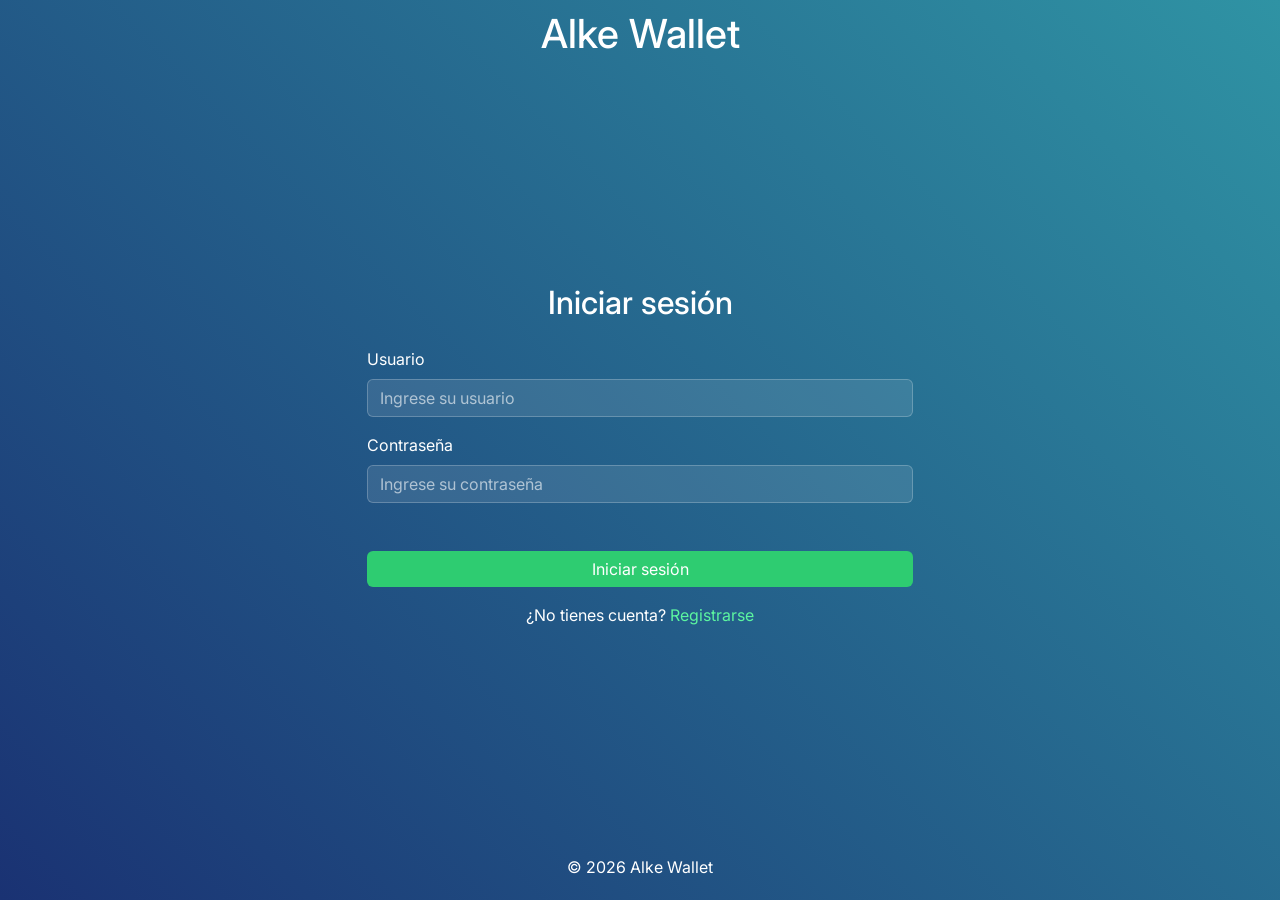
==== deposit.html @ 30771728 "Implementa funcionalidad de depositar fondos con validaciones de seguridad" ====
<!DOCTYPE html>
<html lang="es">
<head>
    <meta charset="UTF-8">
    <meta name="viewport" content="width=device-width, initial-scale=1.0">
    <title>Depositar | Alke Wallet</title>

    <!-- Bootstrap -->
    <link href="https://cdn.jsdelivr.net/npm/bootstrap@5.3.8/dist/css/bootstrap.min.css" rel="stylesheet">

    <!--Fontawesome-->
    <link rel="stylesheet" href="https://cdnjs.cloudflare.com/ajax/libs/font-awesome/6.5.1/css/all.min.css">

    <!--Estilos-->
    <link rel="stylesheet" href="assets/css/style.css">
</head>
<body>
    <header class="d-flex justify-content-between align-items-center">
        <a href="menu.html" class="btn btn-success"><i class="fa-solid fa-reply"></i></a>
        <h1 class="text-center">Alke Wallet</h1>
        <button id="logout" class="btn btn-danger">
            <i class="fa-solid fa-power-off"></i>
        </button>
    </header>
    <main id="menu">
        <section class="container mb-4">
            <div class="row justify-content-center">
                <div class="col-10 col-md-8 col-lg-6">
                    <div class="card">
                        <div class="card-body text-center">
                            <h2>Saldo disponible</h2>
                            <span class="saldo">$0</span>
                            <p>Dinero en tu cuenta</p>
                        </div>
                    </div>
                </div>
            </div>
        </section>

        <section class="container">
            <div class="row justify-content-center">
                <div class="col-10 col-md-8 col-lg-6">
                    <div id="mensaje"></div>
                    <div class="card">
                        <div class="card-body">
                            <h3 class="text-center mb-3">Ingresar dinero</h3>
                            <form id="form-deposito">
                                <div class="mb-3">
                                    <label for="monto" class="form-label">Monto a depositar</label>
                                    <input type="number" class="form-control" id="monto" placeholder="Ej: 15000" required>
                                </div>
                                <div class="mt-4">
                                    <button type="submit" class="btn btn-success w-100">Confirmar depósito</button>
                                </div>
                            </form>
                        </div>
                    </div>
                </div>
            </div>
        </section>
    </main>
    <footer>
        <p class="text-center">© 2026 Alke Wallet</p>
    </footer>
    
    <!-- jQuery -->
    <script src="https://code.jquery.com/jquery-3.7.1.min.js"></script>

    <!-- Bootstrap -->
    <script src="https://cdn.jsdelivr.net/npm/bootstrap@5.3.8/dist/js/bootstrap.bundle.min.js"></script>

    <script>
        //seguridad de sesión
        let sesionValida = false;
        try {
            const usuario = JSON.parse(localStorage.getItem("usuarioLogueado"));
            if(usuario && usuario.usuario){
                sesionValida = true;
            }
        } catch(e) {}

        if(!sesionValida){
            window.location.href = "login.html";
        }

        //CERRAR SESIÓN
        document.getElementById("logout").addEventListener("click", function(){
            localStorage.removeItem("usuarioLogueado");
            window.location.href = "login.html";
        })

        //SALDO VERIFICADO
        let saldo = Number(localStorage.getItem("saldo"));
        if(isNaN(saldo) || saldo < 0) saldo = 0;
        document.querySelector(".saldo").textContent = "$" + saldo.toLocaleString("es-CL");

        //DEPOSITAR
        $("#form-deposito").on("submit", function(event){
            event.preventDefault();

            const monto = Number($("#monto").val());

            //validaciones de seguridad en montos
            if(monto <= 0 || isNaN(monto)){
                document.getElementById("mensaje").innerHTML = `
                <div class="alert alert-danger alert-dismissible fade show">
                    Por favor ingresa un monto válido superior a 0.
                    <button type="button" class="btn-close" data-bs-dismiss="alert"></button>
                </div>
                `;
                return;
            }

            if(monto > 10000000){
                document.getElementById("mensaje").innerHTML = `
                <div class="alert alert-warning alert-dismissible fade show">
                    Por seguridad, el límite máximo por depósito es de $10.000.000.
                    <button type="button" class="btn-close" data-bs-dismiss="alert"></button>
                </div>
                `;
                return;
            }

            saldo = Math.round(saldo + monto);
            localStorage.setItem("saldo", saldo);

            let transacciones = JSON.parse(localStorage.getItem("transacciones")) || [];
            transacciones.push({
                tipo: "Deposito",
                monto: monto,
                fecha: new Date().toLocaleDateString("es-CL"),
                destinatario: "Cuenta propia"
            });
            localStorage.setItem("transacciones", JSON.stringify(transacciones));

            $(".saldo").fadeOut(200, function(){
                $(this).text("$" + saldo.toLocaleString("es-CL")).fadeIn(200);
            });

            document.getElementById("mensaje").innerHTML = `
            <div class="alert alert-success alert-dismissible fade show">
                Depósito realizado con éxito. Redirigiendo...
                <button type="button" class="btn-close" data-bs-dismiss="alert"></button>
            </div>
            `;

            setTimeout(() =>{
                window.location.href = "menu.html";
            }, 2000)
        });
    </script>
</body>
</html>
---- assets/css/style.css ----
@import url('https://fonts.googleapis.com/css2?family=Inter:ital,opsz,wght@0,14..32,100..900;1,14..32,100..900&display=swap');

*{
    padding: 0;
    margin: 0;
    box-sizing: border-box;
}

body{
    background-image: linear-gradient(45deg ,rgb(26, 50, 115), rgb(47, 147, 164));
    font-family: "Inter", sans-serif;
    color: white;
}

header{
    height: 8vh;
    padding: 10px;
}

main{
    height: 87vh;
    display: flex;
    justify-content: center;
    align-items: center;
}   

#menu{
    flex-direction: column;
}

footer{
    height: 5vh;
}

/* estilos para las tarjetas y contenedores */
.card{
    background-color: rgba(255, 255, 255, 0.12);
    border: 1px solid rgba(255, 255, 255, 0.2);
    border-radius: 10px;
    color: white;
}

.card:hover{
    transform: translateY(-2px);
    transition: 0.3s;
}

.saldo{
    font-size: 2.2rem;
    font-weight: bold;
    color: #5cf5a0;
    display: block;
    margin: 10px 0;
}

.form-control{
    background-color: rgba(255, 255, 255, 0.1);
    border: 1px solid rgba(255, 255, 255, 0.3);
    color: white;
    border-radius: 6px;
}

.form-control::placeholder{
    color: rgba(255, 255, 255, 0.6);
}

.form-control:focus{
    background-color: rgba(255, 255, 255, 0.2);
    color: white;
    box-shadow: none;
    border-color: #5cf5a0;
}

.btn-success{
    background-color: #2ecc71;
    border: none;
}

.btn-success:hover{
    background-color: #27ae60;
}

/* tabla de transacciones */
.table{
    color: white;
}

.table thead th{
    background-color: rgba(255, 255, 255, 0.15);
    border-bottom: 1px solid white;
}

.table-striped > tbody > tr:nth-of-type(odd){
    background-color: rgba(255, 255, 255, 0.05);
    --bs-table-bg-type: transparent;
}

.badge{
    margin-right: 5px;
    margin-bottom: 5px;
    font-weight: normal;
}

a{
    color: #5cf5a0;
    text-decoration: none;
}

@media (max-width: 767px){
    #menu{
        height: 100%;
        padding: 30px 0 50px;
    }
    
    .saldo{
        font-size: 1.8rem;
    }
}
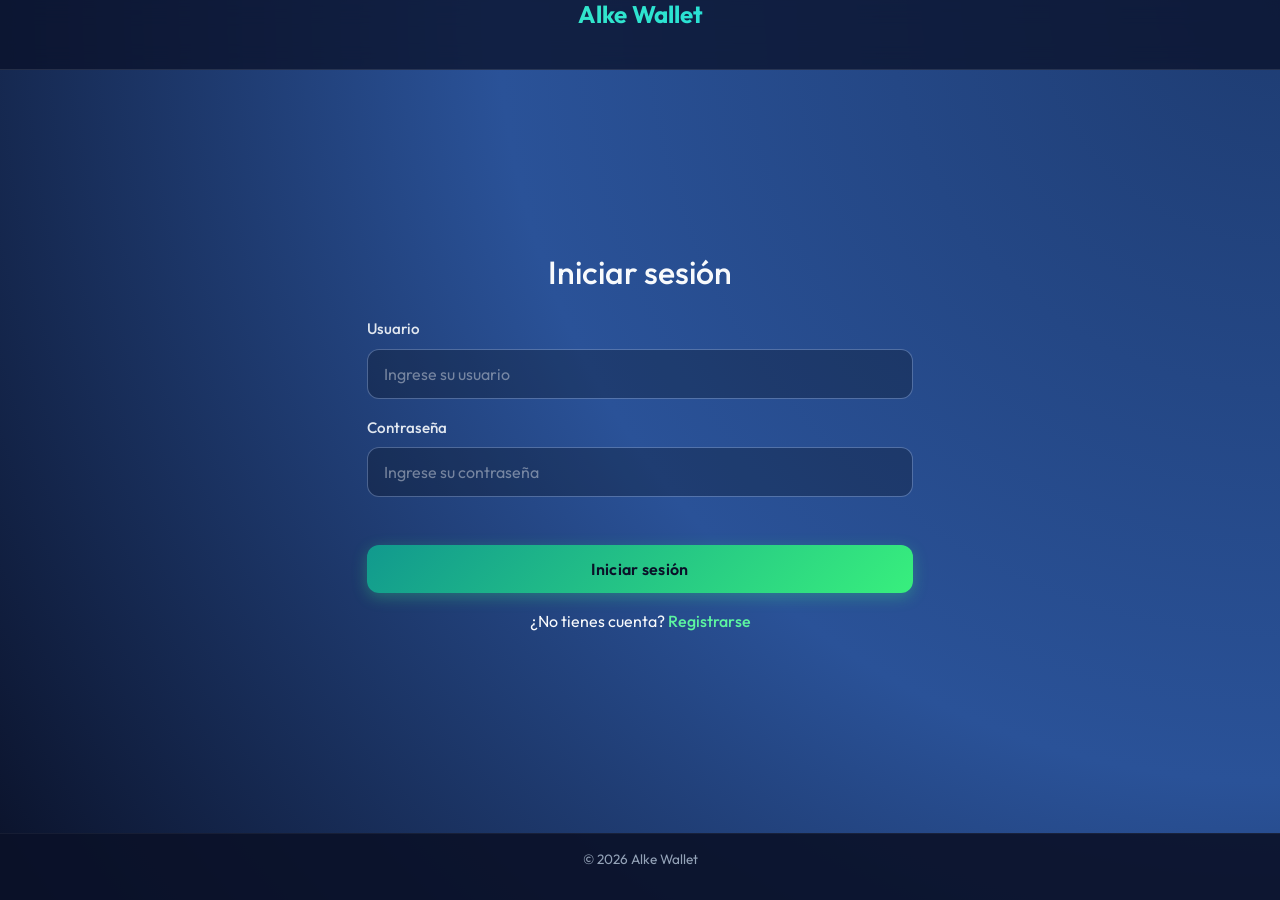
==== commit 59d83a15: "Mejora estilos visuales de tarjetas y botones en el menú principal" ====
--- a/deposit.html
+++ b/deposit.html
@@ -26,12 +26,13 @@
         <section class="container mb-4">
             <div class="row justify-content-center">
                 <div class="col-10 col-md-8 col-lg-6">
-                    <div class="card">
-                        <div class="card-body text-center">
-                            <h2>Saldo disponible</h2>
-                            <span class="saldo">$0</span>
-                            <p>Dinero en tu cuenta</p>
+                    <div class="tarjeta-virtual text-start">
+                        <div class="d-flex justify-content-between align-items-center mb-2">
+                            <i class="fa-solid fa-microchip chip-tarjeta mb-0"></i>
+                            <span class="badge bg-light text-dark fw-bold">ALKE VIRTUAL</span>
                         </div>
+                        <p class="text-white-50 mb-0 small text-uppercase">Saldo en cuenta</p>
+                        <span class="saldo mb-0">$0</span>
                     </div>
                 </div>
             </div>
@@ -70,7 +71,7 @@
     <script src="https://cdn.jsdelivr.net/npm/bootstrap@5.3.8/dist/js/bootstrap.bundle.min.js"></script>
 
     <script>
-        //seguridad de sesión
+        // validar sesion
         let sesionValida = false;
         try {
             const usuario = JSON.parse(localStorage.getItem("usuarioLogueado"));
@@ -83,24 +84,24 @@
             window.location.href = "login.html";
         }
 
-        //CERRAR SESIÓN
+        // boton salir
         document.getElementById("logout").addEventListener("click", function(){
             localStorage.removeItem("usuarioLogueado");
             window.location.href = "login.html";
         })
 
-        //SALDO VERIFICADO
+        // mostrar saldo
         let saldo = Number(localStorage.getItem("saldo"));
         if(isNaN(saldo) || saldo < 0) saldo = 0;
         document.querySelector(".saldo").textContent = "$" + saldo.toLocaleString("es-CL");
 
-        //DEPOSITAR
+        // evento depositar
         $("#form-deposito").on("submit", function(event){
             event.preventDefault();
 
             const monto = Number($("#monto").val());
 
-            //validaciones de seguridad en montos
+            // validar monto
             if(monto <= 0 || isNaN(monto)){
                 document.getElementById("mensaje").innerHTML = `
                 <div class="alert alert-danger alert-dismissible fade show">
@@ -111,10 +112,10 @@
                 return;
             }
 
-            if(monto > 10000000){
+            if(monto > 200000){
                 document.getElementById("mensaje").innerHTML = `
                 <div class="alert alert-warning alert-dismissible fade show">
-                    Por seguridad, el límite máximo por depósito es de $10.000.000.
+                    Por seguridad, el tope máximo por transacción es de $200.000.
                     <button type="button" class="btn-close" data-bs-dismiss="alert"></button>
                 </div>
                 `;
--- a/assets/css/style.css
+++ b/assets/css/style.css
@@ -1,4 +1,4 @@
-@import url('https://fonts.googleapis.com/css2?family=Inter:ital,opsz,wght@0,14..32,100..900;1,14..32,100..900&display=swap');
+@import url('https://fonts.googleapis.com/css2?family=Outfit:wght@300;400;500;600;700&display=swap');
 
 *{
     padding: 0;
@@ -7,112 +7,265 @@
 }
 
 body{
-    background-image: linear-gradient(45deg ,rgb(26, 50, 115), rgb(47, 147, 164));
-    font-family: "Inter", sans-serif;
-    color: white;
-}
-
+    background: radial-gradient(circle at top right, #1e3c72, #2a5298, #0a1128);
+    background-attachment: fixed;
+    font-family: 'Outfit', sans-serif;
+    color: #f8fafc;
+    min-height: 100vh;
+    display: flex;
+    flex-direction: column;
+}
+
+/* Encabezado estilo barra de app móvil/web */
 header{
-    height: 8vh;
-    padding: 10px;
+    background: rgba(10, 17, 40, 0.75);
+    backdrop-filter: blur(12px);
+    border-bottom: 1px solid rgba(255, 255, 255, 0.1);
+    height: 70px;
+    padding: 0 25px;
+    position: sticky;
+    top: 0;
+    z-index: 1000;
+}
+
+header h1{
+    font-size: 1.5rem;
+    font-weight: 700;
+    background: linear-gradient(90deg, #5cf5a0, #00d2ff);
+    -webkit-background-clip: text;
+    -webkit-text-fill-color: transparent;
+    margin: 0;
 }
 
 main{
-    height: 87vh;
+    flex: 1;
     display: flex;
     justify-content: center;
     align-items: center;
+    padding: 40px 15px;
 }   
 
 #menu{
     flex-direction: column;
+    justify-content: flex-start;
 }
 
 footer{
-    height: 5vh;
-}
-
-/* estilos para las tarjetas y contenedores */
+    background: rgba(10, 17, 40, 0.9);
+    border-top: 1px solid rgba(255, 255, 255, 0.05);
+    padding: 15px 0;
+    font-size: 0.85rem;
+    color: #94a3b8;
+}
+
+/* Tarjetas con efecto Glassmorphism (Vidrio esmerilado) moderno */
 .card{
-    background-color: rgba(255, 255, 255, 0.12);
-    border: 1px solid rgba(255, 255, 255, 0.2);
-    border-radius: 10px;
-    color: white;
+    background: rgba(255, 255, 255, 0.07);
+    backdrop-filter: blur(16px);
+    -webkit-backdrop-filter: blur(16px);
+    border: 1px solid rgba(255, 255, 255, 0.15);
+    border-radius: 20px;
+    color: white;
+    box-shadow: 0 15px 35px rgba(0, 0, 0, 0.25);
+    overflow: hidden;
+    transition: all 0.3s cubic-bezier(0.4, 0, 0.2, 1);
 }
 
 .card:hover{
-    transform: translateY(-2px);
-    transition: 0.3s;
+    transform: translateY(-5px);
+    border-color: rgba(92, 245, 160, 0.4);
+    box-shadow: 0 20px 40px rgba(0, 0, 0, 0.4);
+}
+
+/* Diseño visual de Tarjeta Bancaria Virtual (E-Wallet UI) */
+.tarjeta-virtual{
+    background: linear-gradient(135deg, rgba(255, 255, 255, 0.15), rgba(255, 255, 255, 0.05));
+    border: 1px solid rgba(255, 255, 255, 0.25);
+    border-radius: 24px;
+    padding: 25px;
+    position: relative;
+    overflow: hidden;
+    box-shadow: 0 20px 50px rgba(0, 0, 0, 0.4);
+}
+
+.tarjeta-virtual::before{
+    content: "";
+    position: absolute;
+    top: -50%;
+    right: -50%;
+    width: 200px;
+    height: 200px;
+    background: radial-gradient(circle, rgba(92, 245, 160, 0.2), transparent 70%);
+    border-radius: 50%;
+}
+
+.chip-tarjeta{
+    font-size: 2rem;
+    color: #ffd700;
+    margin-bottom: 15px;
+    text-shadow: 0 2px 5px rgba(0,0,0,0.5);
 }
 
 .saldo{
-    font-size: 2.2rem;
-    font-weight: bold;
+    font-size: 2.8rem;
+    font-weight: 700;
     color: #5cf5a0;
+    text-shadow: 0 2px 10px rgba(92, 245, 160, 0.3);
     display: block;
     margin: 10px 0;
+    letter-spacing: -1px;
+}
+
+/* Íconos redondos coloridos para menú de acciones */
+.icono-accion{
+    width: 65px;
+    height: 65px;
+    border-radius: 50%;
+    display: flex;
+    align-items: center;
+    justify-content: center;
+    margin: 0 auto 15px;
+    font-size: 1.6rem;
+    box-shadow: 0 8px 20px rgba(0,0,0,0.3);
+    transition: transform 0.3s ease;
+}
+
+.card:hover .icono-accion{
+    transform: scale(1.1) rotate(5deg);
+}
+
+/* Formularios modernos */
+.form-label{
+    font-weight: 500;
+    color: #e2e8f0;
+    font-size: 0.95rem;
 }
 
 .form-control{
+    background-color: rgba(0, 0, 0, 0.25);
+    border: 1px solid rgba(255, 255, 255, 0.2);
+    color: white;
+    border-radius: 12px;
+    padding: 12px 16px;
+    font-size: 1rem;
+}
+
+.form-control::placeholder{
+    color: rgba(255, 255, 255, 0.4);
+}
+
+.form-control:focus{
+    background-color: rgba(0, 0, 0, 0.4);
+    color: white;
+    box-shadow: 0 0 0 4px rgba(92, 245, 160, 0.2);
+    border-color: #5cf5a0;
+}
+
+/* Botones con degradado atractivo */
+.btn{
+    border-radius: 12px;
+    padding: 12px 20px;
+    font-weight: 600;
+    letter-spacing: 0.3px;
+    transition: all 0.3s ease;
+}
+
+.btn-success{
+    background: linear-gradient(135deg, #11998e, #38ef7d);
+    border: none;
+    color: #0a1128;
+    box-shadow: 0 4px 15px rgba(56, 239, 125, 0.3);
+}
+
+.btn-success:hover{
+    background: linear-gradient(135deg, #0e8077, #2dd86b);
+    color: #0a1128;
+    transform: translateY(-2px);
+    box-shadow: 0 6px 20px rgba(56, 239, 125, 0.4);
+}
+
+.btn-primary{
+    background: linear-gradient(135deg, #2b5876, #4e4376);
+    border: none;
+    box-shadow: 0 4px 15px rgba(78, 67, 118, 0.3);
+}
+
+.btn-primary:hover{
+    transform: translateY(-2px);
+    box-shadow: 0 6px 20px rgba(78, 67, 118, 0.5);
+}
+
+.btn-danger{
+    background: linear-gradient(135deg, #eb3349, #f45c43);
+    border: none;
+}
+
+/* Tabla de movimientos estilizada */
+.table{
+    color: white;
+    margin-bottom: 0;
+}
+
+.table thead th{
     background-color: rgba(255, 255, 255, 0.1);
-    border: 1px solid rgba(255, 255, 255, 0.3);
-    color: white;
-    border-radius: 6px;
-}
-
-.form-control::placeholder{
-    color: rgba(255, 255, 255, 0.6);
-}
-
-.form-control:focus{
-    background-color: rgba(255, 255, 255, 0.2);
-    color: white;
-    box-shadow: none;
-    border-color: #5cf5a0;
-}
-
-.btn-success{
-    background-color: #2ecc71;
-    border: none;
-}
-
-.btn-success:hover{
-    background-color: #27ae60;
-}
-
-/* tabla de transacciones */
-.table{
-    color: white;
-}
-
-.table thead th{
-    background-color: rgba(255, 255, 255, 0.15);
-    border-bottom: 1px solid white;
-}
-
-.table-striped > tbody > tr:nth-of-type(odd){
-    background-color: rgba(255, 255, 255, 0.05);
-    --bs-table-bg-type: transparent;
+    border-bottom: 2px solid rgba(255, 255, 255, 0.2);
+    font-weight: 600;
+    text-transform: uppercase;
+    font-size: 0.85rem;
+    letter-spacing: 0.5px;
+    padding: 15px;
+}
+
+.table tbody td{
+    padding: 15px;
+    border-bottom: 1px solid rgba(255, 255, 255, 0.05);
+    vertical-align: middle;
+}
+
+.table-hover tbody tr:hover{
+    background-color: rgba(255, 255, 255, 0.08);
 }
 
 .badge{
-    margin-right: 5px;
-    margin-bottom: 5px;
-    font-weight: normal;
+    border-radius: 8px;
+    padding: 8px 12px;
+    font-weight: 500;
+    box-shadow: 0 2px 5px rgba(0,0,0,0.2);
 }
 
 a{
     color: #5cf5a0;
     text-decoration: none;
-}
+    font-weight: 500;
+    transition: color 0.2s;
+}
+
+a:hover{
+    color: #38ef7d;
+}
+
+/* Alertas estilizadas */
+.alert{
+    border-radius: 14px;
+    backdrop-filter: blur(10px);
+}
+
+.bg-icono-deposito { background: linear-gradient(135deg, #11998e, #38ef7d); color: #0a1128; }
+.bg-icono-envio { background: linear-gradient(135deg, #3a7bd5, #3a6073); color: white; }
+.bg-icono-movimientos { background: linear-gradient(135deg, #8e2de2, #4a00e0); color: white; }
+.btn-movimientos { background: rgba(255,255,255,0.15); color: white; }
+.btn-movimientos:hover { background: rgba(255,255,255,0.25); color: white; }
 
 @media (max-width: 767px){
-    #menu{
-        height: 100%;
-        padding: 30px 0 50px;
+    header{
+        padding: 0 15px;
     }
     
     .saldo{
-        font-size: 1.8rem;
+        font-size: 2.2rem;
+    }
+    
+    .tarjeta-virtual{
+        padding: 20px;
     }
 }
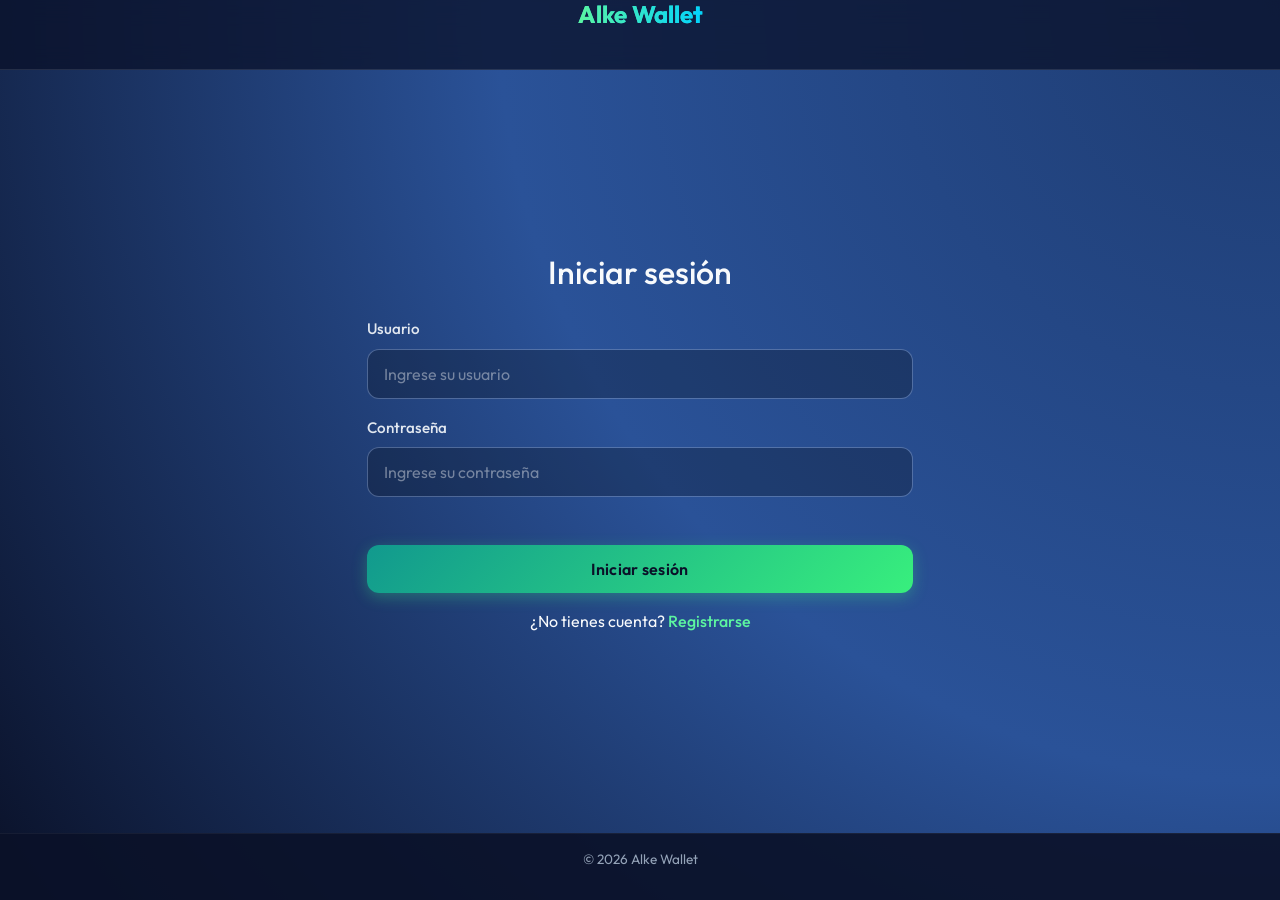
==== commit 4d537e09: "Convierte el logo del encabezado en un enlace cliqueable para facilitar la navegación" ====
--- a/deposit.html
+++ b/deposit.html
@@ -17,7 +17,7 @@
 <body>
     <header class="d-flex justify-content-between align-items-center">
         <a href="menu.html" class="btn btn-success"><i class="fa-solid fa-reply"></i></a>
-        <h1 class="text-center">Alke Wallet</h1>
+        <h1 class="text-center"><a href="menu.html">Alke Wallet</a></h1>
         <button id="logout" class="btn btn-danger">
             <i class="fa-solid fa-power-off"></i>
         </button>
@@ -48,7 +48,7 @@
                             <form id="form-deposito">
                                 <div class="mb-3">
                                     <label for="monto" class="form-label">Monto a depositar</label>
-                                    <input type="number" class="form-control" id="monto" placeholder="Ej: 15000" required>
+                                    <input type="text" class="form-control" id="monto" placeholder="Ej: 15000 o 15.000" required>
                                 </div>
                                 <div class="mt-4">
                                     <button type="submit" class="btn btn-success w-100">Confirmar depósito</button>
@@ -99,7 +99,9 @@
         $("#form-deposito").on("submit", function(event){
             event.preventDefault();
 
-            const monto = Number($("#monto").val());
+            // limpiar puntos de miles si el usuario ingresa ej: 100.000
+            let montoLimpio = $("#monto").val().replace(/\./g, "").replace(/,/g, "").trim();
+            const monto = Number(montoLimpio);
 
             // validar monto
             if(monto <= 0 || isNaN(monto)){
--- a/assets/css/style.css
+++ b/assets/css/style.css
@@ -28,13 +28,14 @@
     z-index: 1000;
 }
 
-header h1{
+header h1, header h1 a{
     font-size: 1.5rem;
     font-weight: 700;
     background: linear-gradient(90deg, #5cf5a0, #00d2ff);
     -webkit-background-clip: text;
     -webkit-text-fill-color: transparent;
     margin: 0;
+    text-decoration: none;
 }
 
 main{
@@ -58,7 +59,7 @@
     color: #94a3b8;
 }
 
-/* Tarjetas con efecto Glassmorphism (Vidrio esmerilado) moderno */
+/* Tarjetas y contenedores */
 .card{
     background: rgba(255, 255, 255, 0.07);
     backdrop-filter: blur(16px);
@@ -77,7 +78,7 @@
     box-shadow: 0 20px 40px rgba(0, 0, 0, 0.4);
 }
 
-/* Diseño visual de Tarjeta Bancaria Virtual (E-Wallet UI) */
+/* Tarjeta virtual del saldo */
 .tarjeta-virtual{
     background: linear-gradient(135deg, rgba(255, 255, 255, 0.15), rgba(255, 255, 255, 0.05));
     border: 1px solid rgba(255, 255, 255, 0.25);
@@ -116,7 +117,7 @@
     letter-spacing: -1px;
 }
 
-/* Íconos redondos coloridos para menú de acciones */
+/* Iconos de acciones */
 .icono-accion{
     width: 65px;
     height: 65px;
@@ -134,7 +135,7 @@
     transform: scale(1.1) rotate(5deg);
 }
 
-/* Formularios modernos */
+/* Formularios */
 .form-label{
     font-weight: 500;
     color: #e2e8f0;
@@ -161,7 +162,7 @@
     border-color: #5cf5a0;
 }
 
-/* Botones con degradado atractivo */
+/* Botones */
 .btn{
     border-radius: 12px;
     padding: 12px 20px;
@@ -200,7 +201,7 @@
     border: none;
 }
 
-/* Tabla de movimientos estilizada */
+/* Tabla de movimientos */
 .table{
     color: white;
     margin-bottom: 0;
@@ -244,7 +245,7 @@
     color: #38ef7d;
 }
 
-/* Alertas estilizadas */
+/* Alertas */
 .alert{
     border-radius: 14px;
     backdrop-filter: blur(10px);
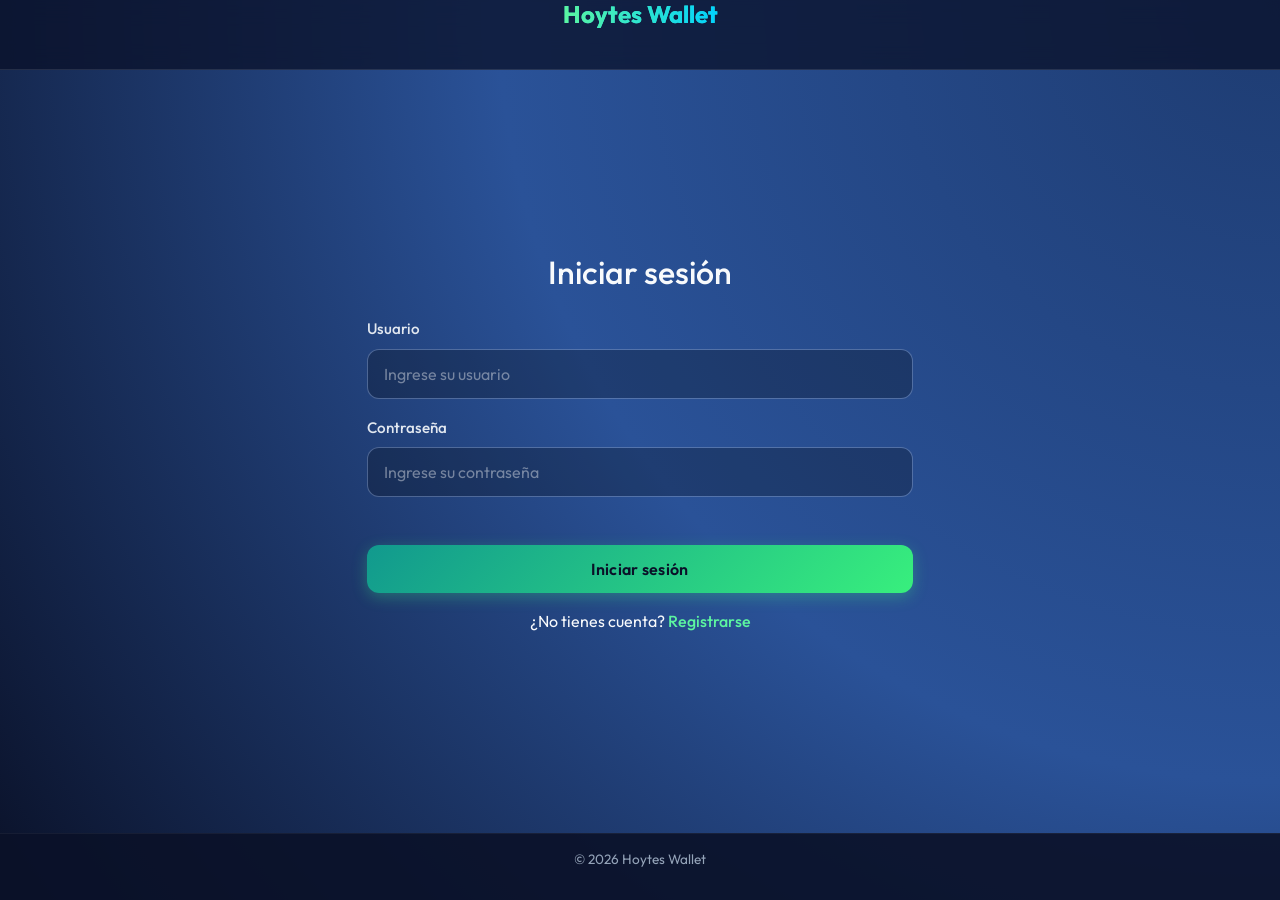
==== commit 75f08ce3: "Personaliza el nombre de la institución financiera a Hoytes Wallet en todo el proyecto" ====
--- a/deposit.html
+++ b/deposit.html
@@ -3,7 +3,7 @@
 <head>
     <meta charset="UTF-8">
     <meta name="viewport" content="width=device-width, initial-scale=1.0">
-    <title>Depositar | Alke Wallet</title>
+    <title>Depositar | Hoytes Wallet</title>
 
     <!-- Bootstrap -->
     <link href="https://cdn.jsdelivr.net/npm/bootstrap@5.3.8/dist/css/bootstrap.min.css" rel="stylesheet">
@@ -17,7 +17,7 @@
 <body>
     <header class="d-flex justify-content-between align-items-center">
         <a href="menu.html" class="btn btn-success"><i class="fa-solid fa-reply"></i></a>
-        <h1 class="text-center"><a href="menu.html">Alke Wallet</a></h1>
+        <h1 class="text-center"><a href="menu.html">Hoytes Wallet</a></h1>
         <button id="logout" class="btn btn-danger">
             <i class="fa-solid fa-power-off"></i>
         </button>
@@ -29,7 +29,7 @@
                     <div class="tarjeta-virtual text-start">
                         <div class="d-flex justify-content-between align-items-center mb-2">
                             <i class="fa-solid fa-microchip chip-tarjeta mb-0"></i>
-                            <span class="badge bg-light text-dark fw-bold">ALKE VIRTUAL</span>
+                            <span class="badge bg-light text-dark fw-bold">HOYTES VIRTUAL</span>
                         </div>
                         <p class="text-white-50 mb-0 small text-uppercase">Saldo en cuenta</p>
                         <span class="saldo mb-0">$0</span>
@@ -61,7 +61,7 @@
         </section>
     </main>
     <footer>
-        <p class="text-center">© 2026 Alke Wallet</p>
+        <p class="text-center">© 2026 Hoytes Wallet</p>
     </footer>
     
     <!-- jQuery -->
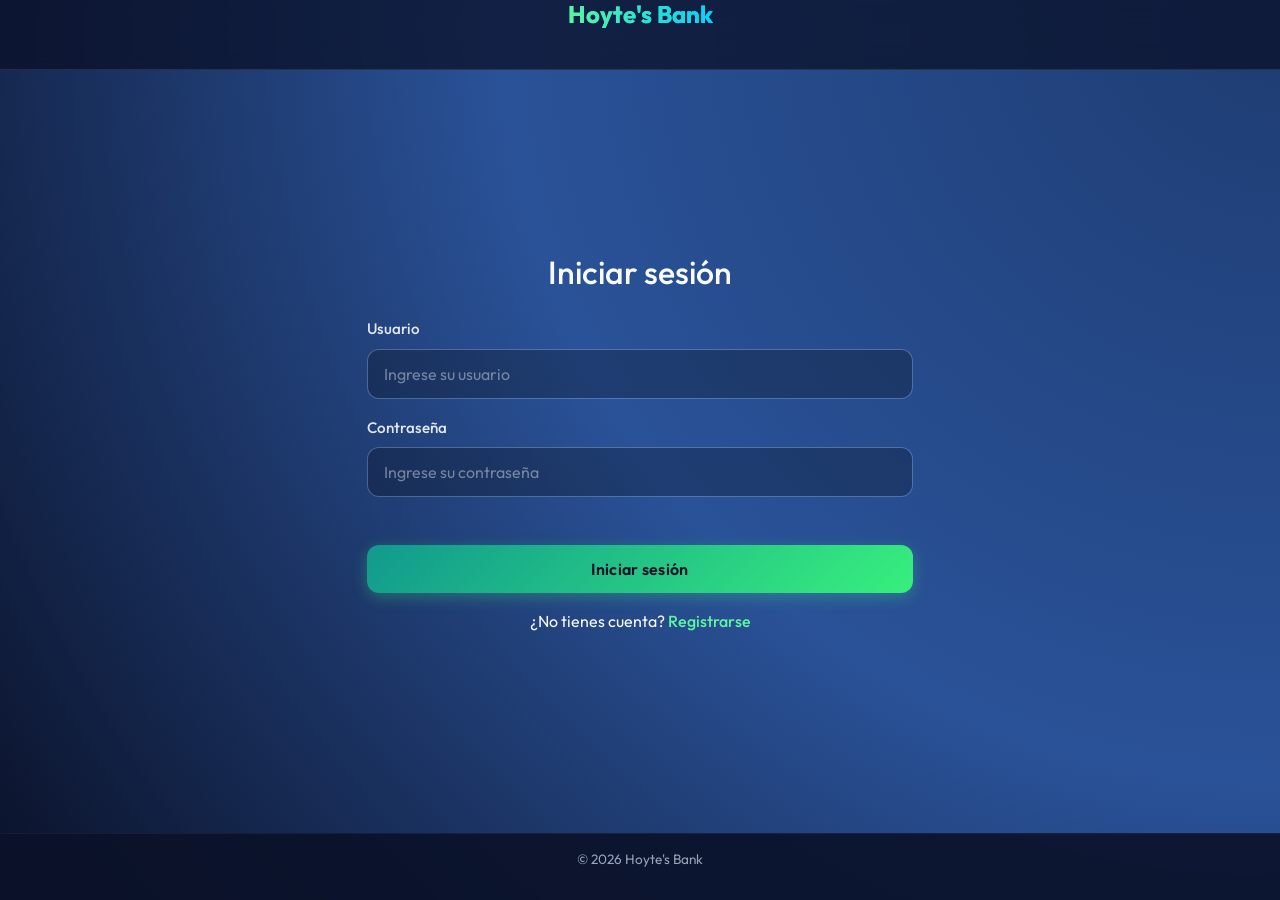
==== commit d73505bb: "Actualiza nombre a Hoyte's Bank y configura moneda en Libras Esterlinas (GBP)" ====
--- a/deposit.html
+++ b/deposit.html
@@ -3,7 +3,7 @@
 <head>
     <meta charset="UTF-8">
     <meta name="viewport" content="width=device-width, initial-scale=1.0">
-    <title>Depositar | Hoytes Wallet</title>
+    <title>Depositar | Hoyte's Bank</title>
 
     <!-- Bootstrap -->
     <link href="https://cdn.jsdelivr.net/npm/bootstrap@5.3.8/dist/css/bootstrap.min.css" rel="stylesheet">
@@ -17,7 +17,7 @@
 <body>
     <header class="d-flex justify-content-between align-items-center">
         <a href="menu.html" class="btn btn-success"><i class="fa-solid fa-reply"></i></a>
-        <h1 class="text-center"><a href="menu.html">Hoytes Wallet</a></h1>
+        <h1 class="text-center"><a href="menu.html">Hoyte's Bank</a></h1>
         <button id="logout" class="btn btn-danger">
             <i class="fa-solid fa-power-off"></i>
         </button>
@@ -29,10 +29,10 @@
                     <div class="tarjeta-virtual text-start">
                         <div class="d-flex justify-content-between align-items-center mb-2">
                             <i class="fa-solid fa-microchip chip-tarjeta mb-0"></i>
-                            <span class="badge bg-light text-dark fw-bold">HOYTES VIRTUAL</span>
+                            <span class="badge bg-light text-dark fw-bold">HOYTE'S BANK</span>
                         </div>
                         <p class="text-white-50 mb-0 small text-uppercase">Saldo en cuenta</p>
-                        <span class="saldo mb-0">$0</span>
+                        <span class="saldo mb-0">£0</span>
                     </div>
                 </div>
             </div>
@@ -61,7 +61,7 @@
         </section>
     </main>
     <footer>
-        <p class="text-center">© 2026 Hoytes Wallet</p>
+        <p class="text-center">© 2026 Hoyte's Bank</p>
     </footer>
     
     <!-- jQuery -->
@@ -93,7 +93,7 @@
         // mostrar saldo
         let saldo = Number(localStorage.getItem("saldo"));
         if(isNaN(saldo) || saldo < 0) saldo = 0;
-        document.querySelector(".saldo").textContent = "$" + saldo.toLocaleString("es-CL");
+        document.querySelector(".saldo").textContent = "£" + saldo.toLocaleString("en-GB");
 
         // evento depositar
         $("#form-deposito").on("submit", function(event){
@@ -117,7 +117,7 @@
             if(monto > 200000){
                 document.getElementById("mensaje").innerHTML = `
                 <div class="alert alert-warning alert-dismissible fade show">
-                    Por seguridad, el tope máximo por transacción es de $200.000.
+                    Por seguridad, el tope máximo por transacción es de £200,000.
                     <button type="button" class="btn-close" data-bs-dismiss="alert"></button>
                 </div>
                 `;
@@ -137,7 +137,7 @@
             localStorage.setItem("transacciones", JSON.stringify(transacciones));
 
             $(".saldo").fadeOut(200, function(){
-                $(this).text("$" + saldo.toLocaleString("es-CL")).fadeIn(200);
+                $(this).text("£" + saldo.toLocaleString("en-GB")).fadeIn(200);
             });
 
             document.getElementById("mensaje").innerHTML = `
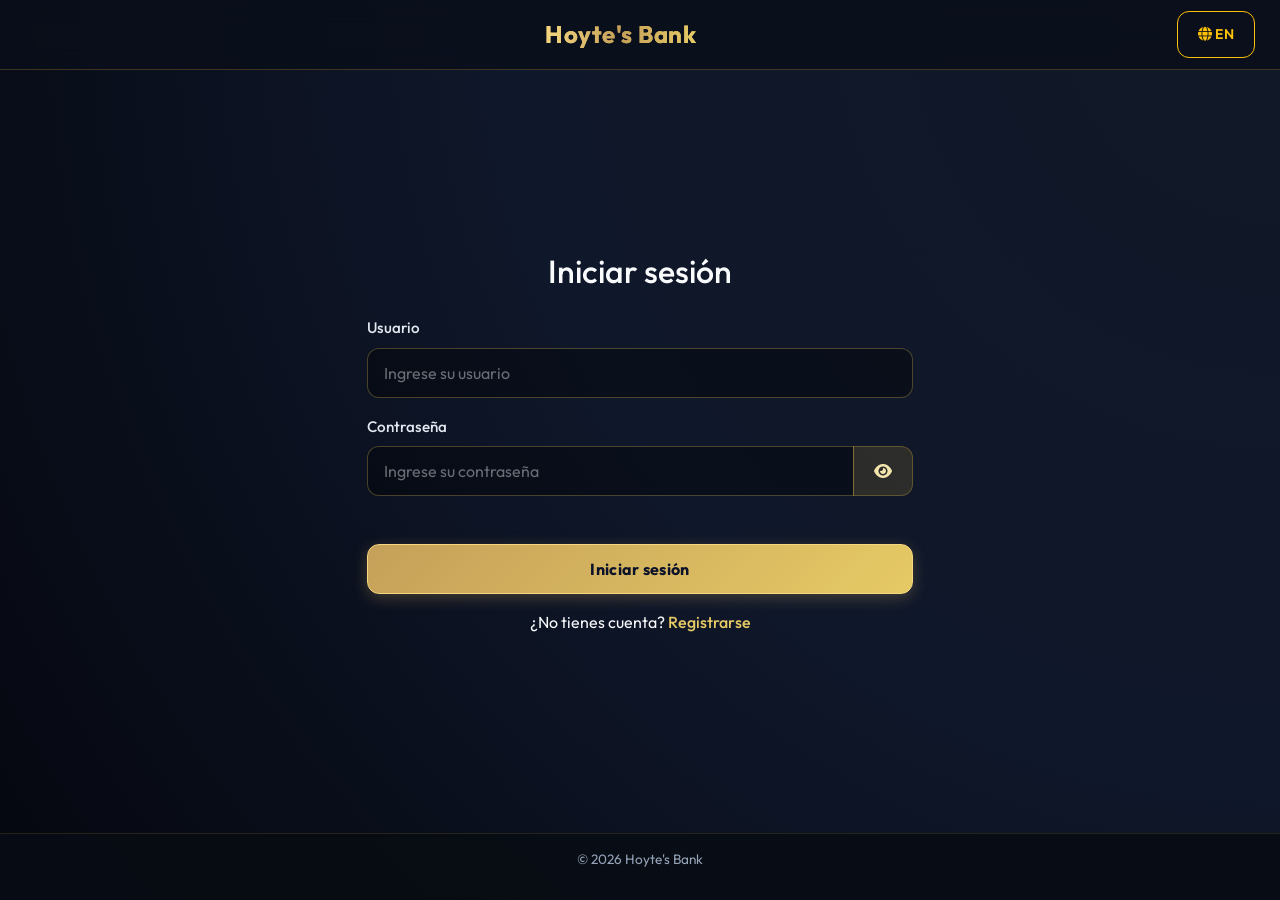
==== commit 0ea29839: "Agrega campo de correo, toggle de ojo en contraseñas y sistema de traducción ES/EN en todas las vist" ====
--- a/deposit.html
+++ b/deposit.html
@@ -18,6 +18,9 @@
     <header class="d-flex justify-content-between align-items-center">
         <a href="menu.html" class="btn btn-success"><i class="fa-solid fa-reply"></i></a>
         <h1 class="text-center"><a href="menu.html">Hoyte's Bank</a></h1>
+        <button id="btn-lang" class="btn btn-sm btn-outline-warning" onclick="setIdioma(getIdioma() === 'es' ? 'en' : 'es')">
+            <i class="fa-solid fa-globe"></i> <span id="lang-label">EN</span>
+        </button>
         <button id="logout" class="btn btn-danger">
             <i class="fa-solid fa-power-off"></i>
         </button>
@@ -31,7 +34,7 @@
                             <i class="fa-solid fa-microchip chip-tarjeta mb-0"></i>
                             <span class="badge bg-light text-dark fw-bold">HOYTE'S BANK</span>
                         </div>
-                        <p class="text-white-50 mb-0 small text-uppercase">Saldo en cuenta</p>
+                        <p class="text-white-50 mb-0 small text-uppercase" data-lang="saldoEnCuenta">Saldo en cuenta</p>
                         <span class="saldo mb-0">£0</span>
                     </div>
                 </div>
@@ -44,14 +47,14 @@
                     <div id="mensaje"></div>
                     <div class="card">
                         <div class="card-body">
-                            <h3 class="text-center mb-3">Ingresar dinero</h3>
+                            <h3 class="text-center mb-3" data-lang="tituloDeposito">Ingresar dinero</h3>
                             <form id="form-deposito">
                                 <div class="mb-3">
-                                    <label for="monto" class="form-label">Monto a depositar</label>
-                                    <input type="text" class="form-control" id="monto" placeholder="Ej: 15000 o 15.000" required>
+                                    <label for="monto" class="form-label" data-lang="labelMonto">Monto a depositar</label>
+                                    <input type="text" class="form-control" id="monto" placeholder="Ej: 15000 o 15.000" data-lang-placeholder="placeholderMonto" required>
                                 </div>
                                 <div class="mt-4">
-                                    <button type="submit" class="btn btn-success w-100">Confirmar depósito</button>
+                                    <button type="submit" class="btn btn-success w-100" data-lang="btnDeposito">Confirmar depósito</button>
                                 </div>
                             </form>
                         </div>
@@ -61,7 +64,7 @@
         </section>
     </main>
     <footer>
-        <p class="text-center">© 2026 Hoyte's Bank</p>
+        <p class="text-center" data-lang="footer">© 2026 Hoyte's Bank</p>
     </footer>
     
     <!-- jQuery -->
@@ -152,5 +155,15 @@
             }, 2000)
         });
     </script>
+    <script src="assets/js/lang.js"></script>
+    <script>
+        document.querySelectorAll("[data-lang]").forEach(function(el){
+            el.textContent = t(el.getAttribute("data-lang"));
+        });
+        document.querySelectorAll("[data-lang-placeholder]").forEach(function(el){
+            el.placeholder = t(el.getAttribute("data-lang-placeholder"));
+        });
+        document.getElementById("lang-label").textContent = getIdioma() === "es" ? "EN" : "ES";
+    </script>
 </body>
 </html>
--- a/assets/css/style.css
+++ b/assets/css/style.css
@@ -7,7 +7,7 @@
 }
 
 body{
-    background: radial-gradient(circle at top right, #1e3c72, #2a5298, #0a1128);
+    background: radial-gradient(circle at top right, #111827, #0f172a, #05070f);
     background-attachment: fixed;
     font-family: 'Outfit', sans-serif;
     color: #f8fafc;
@@ -18,9 +18,9 @@
 
 /* Encabezado estilo barra de app móvil/web */
 header{
-    background: rgba(10, 17, 40, 0.75);
+    background: rgba(10, 15, 26, 0.85);
     backdrop-filter: blur(12px);
-    border-bottom: 1px solid rgba(255, 255, 255, 0.1);
+    border-bottom: 1px solid rgba(212, 175, 55, 0.25);
     height: 70px;
     padding: 0 25px;
     position: sticky;
@@ -31,11 +31,12 @@
 header h1, header h1 a{
     font-size: 1.5rem;
     font-weight: 700;
-    background: linear-gradient(90deg, #5cf5a0, #00d2ff);
+    background: linear-gradient(90deg, #f5d77f, #c5a059, #e6ca65);
     -webkit-background-clip: text;
     -webkit-text-fill-color: transparent;
     margin: 0;
     text-decoration: none;
+    letter-spacing: 0.5px;
 }
 
 main{
@@ -52,8 +53,8 @@
 }
 
 footer{
-    background: rgba(10, 17, 40, 0.9);
-    border-top: 1px solid rgba(255, 255, 255, 0.05);
+    background: rgba(8, 12, 20, 0.95);
+    border-top: 1px solid rgba(212, 175, 55, 0.15);
     padding: 15px 0;
     font-size: 0.85rem;
     color: #94a3b8;
@@ -61,32 +62,32 @@
 
 /* Tarjetas y contenedores */
 .card{
-    background: rgba(255, 255, 255, 0.07);
+    background: rgba(20, 28, 44, 0.65);
     backdrop-filter: blur(16px);
     -webkit-backdrop-filter: blur(16px);
-    border: 1px solid rgba(255, 255, 255, 0.15);
+    border: 1px solid rgba(212, 175, 55, 0.2);
     border-radius: 20px;
     color: white;
-    box-shadow: 0 15px 35px rgba(0, 0, 0, 0.25);
+    box-shadow: 0 15px 35px rgba(0, 0, 0, 0.4);
     overflow: hidden;
     transition: all 0.3s cubic-bezier(0.4, 0, 0.2, 1);
 }
 
 .card:hover{
     transform: translateY(-5px);
-    border-color: rgba(92, 245, 160, 0.4);
-    box-shadow: 0 20px 40px rgba(0, 0, 0, 0.4);
-}
-
-/* Tarjeta virtual del saldo */
+    border-color: rgba(212, 175, 55, 0.6);
+    box-shadow: 0 20px 40px rgba(0, 0, 0, 0.6), 0 0 15px rgba(212, 175, 55, 0.15);
+}
+
+/* Tarjeta virtual del saldo (Estilo Aristocrático / Royal Bank) */
 .tarjeta-virtual{
-    background: linear-gradient(135deg, rgba(255, 255, 255, 0.15), rgba(255, 255, 255, 0.05));
-    border: 1px solid rgba(255, 255, 255, 0.25);
+    background: linear-gradient(135deg, rgba(25, 35, 55, 0.9), rgba(10, 15, 26, 0.95));
+    border: 1px solid rgba(212, 175, 55, 0.5);
     border-radius: 24px;
     padding: 25px;
     position: relative;
     overflow: hidden;
-    box-shadow: 0 20px 50px rgba(0, 0, 0, 0.4);
+    box-shadow: 0 20px 50px rgba(0, 0, 0, 0.6), 0 0 20px rgba(212, 175, 55, 0.15);
 }
 
 .tarjeta-virtual::before{
@@ -96,22 +97,28 @@
     right: -50%;
     width: 200px;
     height: 200px;
-    background: radial-gradient(circle, rgba(92, 245, 160, 0.2), transparent 70%);
+    background: radial-gradient(circle, rgba(212, 175, 55, 0.18), transparent 70%);
     border-radius: 50%;
+}
+
+.tarjeta-virtual .badge {
+    background: linear-gradient(135deg, #d4af37, #f3e5ab) !important;
+    color: #0d1b2a !important;
+    border: 1px solid #997a15;
 }
 
 .chip-tarjeta{
     font-size: 2rem;
-    color: #ffd700;
+    color: #f3e5ab;
     margin-bottom: 15px;
-    text-shadow: 0 2px 5px rgba(0,0,0,0.5);
+    text-shadow: 0 2px 8px rgba(212, 175, 55, 0.5);
 }
 
 .saldo{
     font-size: 2.8rem;
     font-weight: 700;
-    color: #5cf5a0;
-    text-shadow: 0 2px 10px rgba(92, 245, 160, 0.3);
+    color: #f3e5ab;
+    text-shadow: 0 2px 15px rgba(212, 175, 55, 0.4);
     display: block;
     margin: 10px 0;
     letter-spacing: -1px;
@@ -127,7 +134,7 @@
     justify-content: center;
     margin: 0 auto 15px;
     font-size: 1.6rem;
-    box-shadow: 0 8px 20px rgba(0,0,0,0.3);
+    box-shadow: 0 8px 20px rgba(0,0,0,0.4);
     transition: transform 0.3s ease;
 }
 
@@ -143,8 +150,8 @@
 }
 
 .form-control{
-    background-color: rgba(0, 0, 0, 0.25);
-    border: 1px solid rgba(255, 255, 255, 0.2);
+    background-color: rgba(0, 0, 0, 0.35);
+    border: 1px solid rgba(212, 175, 55, 0.3);
     color: white;
     border-radius: 12px;
     padding: 12px 16px;
@@ -155,11 +162,26 @@
     color: rgba(255, 255, 255, 0.4);
 }
 
+/* boton ojo de contraseña */
+.btn-toggle-pass{
+    background: rgba(212, 175, 55, 0.15);
+    border: 1px solid rgba(212, 175, 55, 0.3);
+    color: #f3e5ab;
+    border-radius: 0 12px 12px 0 !important;
+    transition: all 0.2s ease;
+}
+
+.btn-toggle-pass:hover{
+    background: rgba(212, 175, 55, 0.3);
+    color: #fff;
+    border-color: #d4af37;
+}
+
 .form-control:focus{
-    background-color: rgba(0, 0, 0, 0.4);
-    color: white;
-    box-shadow: 0 0 0 4px rgba(92, 245, 160, 0.2);
-    border-color: #5cf5a0;
+    background-color: rgba(0, 0, 0, 0.5);
+    color: white;
+    box-shadow: 0 0 0 4px rgba(212, 175, 55, 0.2);
+    border-color: #d4af37;
 }
 
 /* Botones */
@@ -172,33 +194,37 @@
 }
 
 .btn-success{
-    background: linear-gradient(135deg, #11998e, #38ef7d);
-    border: none;
+    background: linear-gradient(135deg, #c5a059, #e6ca65);
+    border: 1px solid #f5d77f;
     color: #0a1128;
-    box-shadow: 0 4px 15px rgba(56, 239, 125, 0.3);
+    font-weight: 700;
+    box-shadow: 0 4px 15px rgba(197, 160, 89, 0.3);
 }
 
 .btn-success:hover{
-    background: linear-gradient(135deg, #0e8077, #2dd86b);
+    background: linear-gradient(135deg, #b08d46, #d4af37);
     color: #0a1128;
     transform: translateY(-2px);
-    box-shadow: 0 6px 20px rgba(56, 239, 125, 0.4);
+    box-shadow: 0 6px 20px rgba(212, 175, 55, 0.5);
 }
 
 .btn-primary{
-    background: linear-gradient(135deg, #2b5876, #4e4376);
-    border: none;
-    box-shadow: 0 4px 15px rgba(78, 67, 118, 0.3);
+    background: linear-gradient(135deg, #1e293b, #334155);
+    border: 1px solid rgba(212, 175, 55, 0.4);
+    color: #f3e5ab;
+    box-shadow: 0 4px 15px rgba(0, 0, 0, 0.4);
 }
 
 .btn-primary:hover{
+    background: linear-gradient(135deg, #334155, #475569);
+    border-color: #d4af37;
+    color: #ffffff;
     transform: translateY(-2px);
-    box-shadow: 0 6px 20px rgba(78, 67, 118, 0.5);
 }
 
 .btn-danger{
-    background: linear-gradient(135deg, #eb3349, #f45c43);
-    border: none;
+    background: linear-gradient(135deg, #881337, #be123c);
+    border: 1px solid rgba(255, 255, 255, 0.2);
 }
 
 /* Tabla de movimientos */
@@ -208,9 +234,10 @@
 }
 
 .table thead th{
-    background-color: rgba(255, 255, 255, 0.1);
-    border-bottom: 2px solid rgba(255, 255, 255, 0.2);
+    background-color: rgba(212, 175, 55, 0.15);
+    border-bottom: 2px solid rgba(212, 175, 55, 0.4);
     font-weight: 600;
+    color: #f3e5ab;
     text-transform: uppercase;
     font-size: 0.85rem;
     letter-spacing: 0.5px;
@@ -224,7 +251,7 @@
 }
 
 .table-hover tbody tr:hover{
-    background-color: rgba(255, 255, 255, 0.08);
+    background-color: rgba(212, 175, 55, 0.08);
 }
 
 .badge{
@@ -235,14 +262,14 @@
 }
 
 a{
-    color: #5cf5a0;
+    color: #e6ca65;
     text-decoration: none;
     font-weight: 500;
     transition: color 0.2s;
 }
 
 a:hover{
-    color: #38ef7d;
+    color: #f5d77f;
 }
 
 /* Alertas */
@@ -251,11 +278,11 @@
     backdrop-filter: blur(10px);
 }
 
-.bg-icono-deposito { background: linear-gradient(135deg, #11998e, #38ef7d); color: #0a1128; }
-.bg-icono-envio { background: linear-gradient(135deg, #3a7bd5, #3a6073); color: white; }
-.bg-icono-movimientos { background: linear-gradient(135deg, #8e2de2, #4a00e0); color: white; }
-.btn-movimientos { background: rgba(255,255,255,0.15); color: white; }
-.btn-movimientos:hover { background: rgba(255,255,255,0.25); color: white; }
+.bg-icono-deposito { background: linear-gradient(135deg, #c5a059, #e6ca65); color: #0a1128; }
+.bg-icono-envio { background: linear-gradient(135deg, #1e3c72, #2a5298); color: white; }
+.bg-icono-movimientos { background: linear-gradient(135deg, #4a154b, #6b216d); color: white; }
+.btn-movimientos { background: rgba(212, 175, 55, 0.15); border: 1px solid rgba(212, 175, 55, 0.3); color: #f3e5ab; }
+.btn-movimientos:hover { background: rgba(212, 175, 55, 0.25); color: white; }
 
 @media (max-width: 767px){
     header{
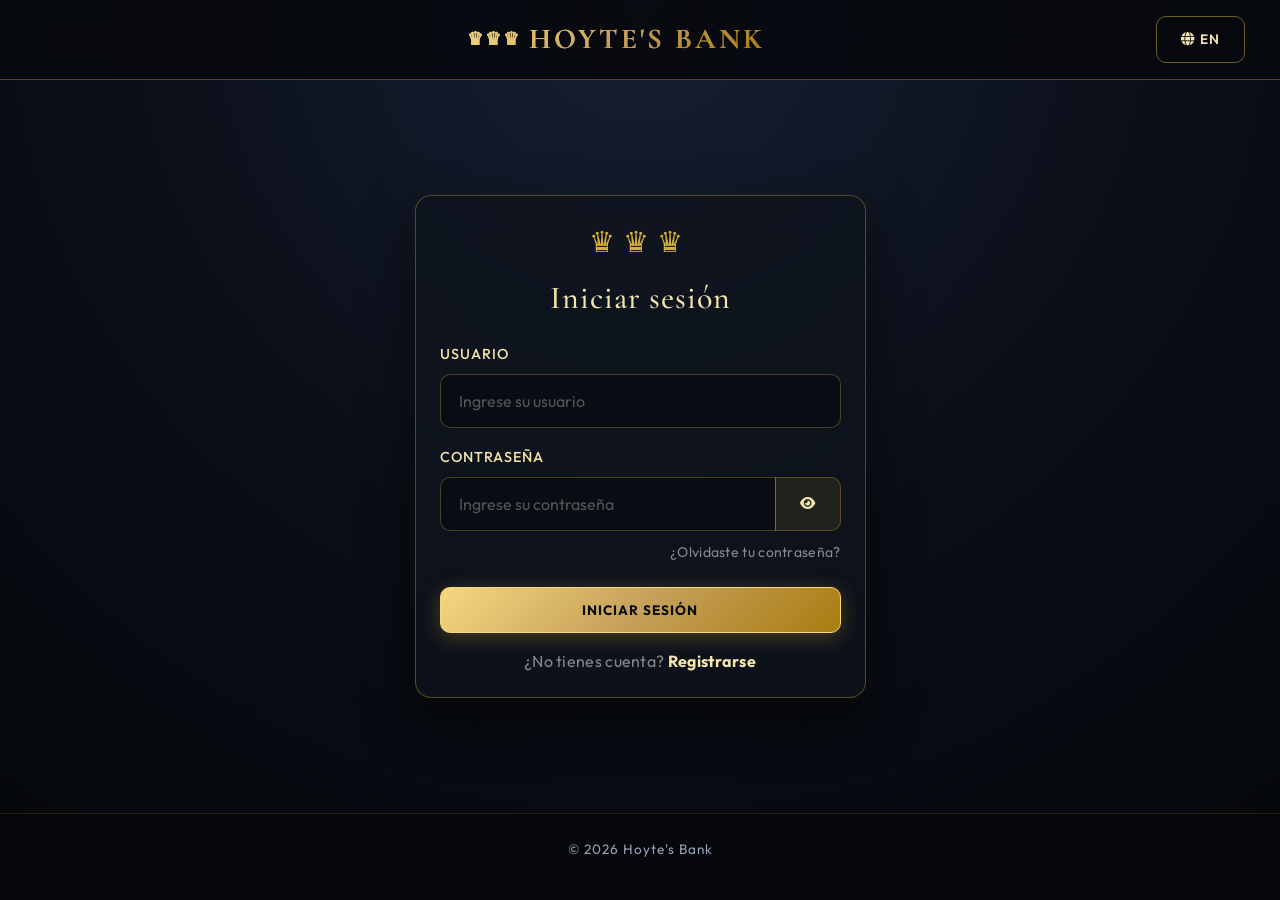
==== commit c5445cb7: "Pulir estilos, sanear README y limpiar archivos del proyecto - Completa el diseno responsive y refin" ====
--- a/deposit.html
+++ b/deposit.html
@@ -16,23 +16,35 @@
 </head>
 <body>
     <header class="d-flex justify-content-between align-items-center">
-        <a href="menu.html" class="btn btn-success"><i class="fa-solid fa-reply"></i></a>
-        <h1 class="text-center"><a href="menu.html">Hoyte's Bank</a></h1>
-        <button id="btn-lang" class="btn btn-sm btn-outline-warning" onclick="setIdioma(getIdioma() === 'es' ? 'en' : 'es')">
-            <i class="fa-solid fa-globe"></i> <span id="lang-label">EN</span>
-        </button>
-        <button id="logout" class="btn btn-danger">
-            <i class="fa-solid fa-power-off"></i>
-        </button>
+        <div class="d-flex gap-2">
+            <a href="menu.html" class="btn btn-sm btn-outline-warning"><i class="fa-solid fa-reply"></i></a>
+        </div>
+        <h1 class="text-center">
+            <a href="menu.html" class="d-flex align-items-center justify-content-center gap-2">
+                <span class="three-crowns" title="Hoyte's Bank Private Banking">♛♛♛</span>
+                <span>Hoyte's Bank</span>
+            </a>
+        </h1>
+        <div class="d-flex gap-2 align-items-center">
+            <button id="btn-lang" class="btn btn-sm btn-outline-warning" onclick="setIdioma(getIdioma() === 'es' ? 'en' : 'es')">
+                <i class="fa-solid fa-globe"></i> <span id="lang-label">EN</span>
+            </button>
+            <button id="logout" class="btn btn-sm btn-danger">
+                <i class="fa-solid fa-power-off"></i>
+            </button>
+        </div>
     </header>
     <main id="menu">
         <section class="container mb-4">
             <div class="row justify-content-center">
-                <div class="col-10 col-md-8 col-lg-6">
+                <div class="col-12 col-md-8 col-lg-6">
                     <div class="tarjeta-virtual text-start">
-                        <div class="d-flex justify-content-between align-items-center mb-2">
-                            <i class="fa-solid fa-microchip chip-tarjeta mb-0"></i>
-                            <span class="badge bg-light text-dark fw-bold">HOYTE'S BANK</span>
+                        <div class="d-flex justify-content-between align-items-center mb-3">
+                            <div class="d-flex align-items-center gap-3">
+                                <i class="fa-solid fa-microchip chip-tarjeta mb-0"></i>
+                                <span class="badge bg-light text-dark fw-bold">HOYTE'S BANK</span>
+                            </div>
+                            <span style="font-size: 1.5rem; color: var(--gold-primary); letter-spacing: 6px;">♛♛♛</span>
                         </div>
                         <p class="text-white-50 mb-0 small text-uppercase" data-lang="saldoEnCuenta">Saldo en cuenta</p>
                         <span class="saldo mb-0">£0</span>
@@ -110,7 +122,7 @@
             if(monto <= 0 || isNaN(monto)){
                 document.getElementById("mensaje").innerHTML = `
                 <div class="alert alert-danger alert-dismissible fade show">
-                    Por favor ingresa un monto válido superior a 0.
+                    ${t("montoInvalido")}
                     <button type="button" class="btn-close" data-bs-dismiss="alert"></button>
                 </div>
                 `;
@@ -120,7 +132,7 @@
             if(monto > 200000){
                 document.getElementById("mensaje").innerHTML = `
                 <div class="alert alert-warning alert-dismissible fade show">
-                    Por seguridad, el tope máximo por transacción es de £200,000.
+                    ${t("topeDeposito")}
                     <button type="button" class="btn-close" data-bs-dismiss="alert"></button>
                 </div>
                 `;
@@ -145,7 +157,7 @@
 
             document.getElementById("mensaje").innerHTML = `
             <div class="alert alert-success alert-dismissible fade show">
-                Depósito realizado con éxito. Redirigiendo...
+                ${t("depositoExito")}
                 <button type="button" class="btn-close" data-bs-dismiss="alert"></button>
             </div>
             `;
--- a/assets/css/style.css
+++ b/assets/css/style.css
@@ -1,299 +1,381 @@
-@import url('https://fonts.googleapis.com/css2?family=Outfit:wght@300;400;500;600;700&display=swap');
-
-*{
+@import url('https://fonts.googleapis.com/css2?family=Cormorant+Garamond:ital,wght@0,400;0,600;0,700;1,400&family=Outfit:wght@300;400;500;600&display=swap');
+
+:root {
+    --bg-primary: #07090e;
+    --bg-secondary: #0c1017;
+    --bg-card: rgba(15, 20, 30, 0.75);
+    --gold-primary: #d4af37;
+    --gold-light: #f3e5ab;
+    --gold-dark: #997a15;
+    --gold-gradient: linear-gradient(135deg, #f5d77f 0%, #c5a059 50%, #aa7c11 100%);
+    --gold-glow: rgba(212, 175, 55, 0.25);
+    --text-main: #f8fafc;
+    --text-muted: #94a3b8;
+    --border-gold: rgba(212, 175, 55, 0.35);
+}
+
+* {
     padding: 0;
     margin: 0;
     box-sizing: border-box;
 }
 
-body{
-    background: radial-gradient(circle at top right, #111827, #0f172a, #05070f);
+body {
+    background: radial-gradient(circle at 50% 0%, #161f33 0%, #0a0e17 50%, #05070a 100%);
     background-attachment: fixed;
     font-family: 'Outfit', sans-serif;
-    color: #f8fafc;
+    color: var(--text-main);
     min-height: 100vh;
     display: flex;
     flex-direction: column;
-}
-
-/* Encabezado estilo barra de app móvil/web */
-header{
-    background: rgba(10, 15, 26, 0.85);
-    backdrop-filter: blur(12px);
-    border-bottom: 1px solid rgba(212, 175, 55, 0.25);
-    height: 70px;
-    padding: 0 25px;
+    letter-spacing: 0.3px;
+}
+
+/* Tipografía de Lujo (Coutts Style) */
+h1, h2, h3, h4, .brand-font {
+    font-family: 'Cormorant Garamond', serif;
+    letter-spacing: 1px;
+}
+
+/* Encabezado Estilo Private Banking */
+header {
+    background: rgba(7, 9, 14, 0.9);
+    backdrop-filter: blur(16px);
+    -webkit-backdrop-filter: blur(16px);
+    border-bottom: 1px solid var(--border-gold);
+    height: 80px;
+    padding: 0 35px;
     position: sticky;
     top: 0;
     z-index: 1000;
 }
 
-header h1, header h1 a{
-    font-size: 1.5rem;
+header h1, header h1 a {
+    font-size: 1.8rem;
     font-weight: 700;
-    background: linear-gradient(90deg, #f5d77f, #c5a059, #e6ca65);
+    text-transform: uppercase;
+    background: var(--gold-gradient);
     -webkit-background-clip: text;
     -webkit-text-fill-color: transparent;
     margin: 0;
     text-decoration: none;
-    letter-spacing: 0.5px;
-}
-
-main{
+    letter-spacing: 3px;
+    display: flex;
+    align-items: center;
+    gap: 10px;
+}
+
+/* Icono de corona del encabezado */
+.crown-icon {
+    color: var(--gold-primary);
+    filter: drop-shadow(0 2px 4px rgba(0,0,0,0.5));
+}
+
+main {
     flex: 1;
     display: flex;
     justify-content: center;
     align-items: center;
-    padding: 40px 15px;
+    padding: 50px 20px;
 }   
 
-#menu{
+#menu {
     flex-direction: column;
     justify-content: flex-start;
 }
 
-footer{
-    background: rgba(8, 12, 20, 0.95);
+footer {
+    background: #05070a;
     border-top: 1px solid rgba(212, 175, 55, 0.15);
-    padding: 15px 0;
+    padding: 25px 0;
     font-size: 0.85rem;
-    color: #94a3b8;
-}
-
-/* Tarjetas y contenedores */
-.card{
-    background: rgba(20, 28, 44, 0.65);
-    backdrop-filter: blur(16px);
-    -webkit-backdrop-filter: blur(16px);
-    border: 1px solid rgba(212, 175, 55, 0.2);
+    color: var(--text-muted);
+    letter-spacing: 1px;
+}
+
+/* Tarjetas y Contenedores Royal */
+.card {
+    background: var(--bg-card);
+    backdrop-filter: blur(20px);
+    -webkit-backdrop-filter: blur(20px);
+    border: 1px solid var(--border-gold);
+    border-radius: 16px;
+    color: white;
+    box-shadow: 0 20px 50px rgba(0, 0, 0, 0.6), 0 0 20px rgba(212, 175, 55, 0.05);
+    overflow: hidden;
+    transition: all 0.4s cubic-bezier(0.16, 1, 0.3, 1);
+}
+
+.card:hover {
+    transform: translateY(-6px);
+    border-color: rgba(212, 175, 55, 0.7);
+    box-shadow: 0 25px 60px rgba(0, 0, 0, 0.8), 0 0 25px var(--gold-glow);
+}
+
+/* Tarjeta Virtual Aristocrática (Estilo Coutts Silk/Royal Card) */
+.tarjeta-virtual {
+    background: linear-gradient(135deg, #131a2a 0%, #0a0e17 60%, #05070a 100%);
+    border: 1px solid rgba(212, 175, 55, 0.6);
     border-radius: 20px;
-    color: white;
-    box-shadow: 0 15px 35px rgba(0, 0, 0, 0.4);
-    overflow: hidden;
-    transition: all 0.3s cubic-bezier(0.4, 0, 0.2, 1);
-}
-
-.card:hover{
-    transform: translateY(-5px);
-    border-color: rgba(212, 175, 55, 0.6);
-    box-shadow: 0 20px 40px rgba(0, 0, 0, 0.6), 0 0 15px rgba(212, 175, 55, 0.15);
-}
-
-/* Tarjeta virtual del saldo (Estilo Aristocrático / Royal Bank) */
-.tarjeta-virtual{
-    background: linear-gradient(135deg, rgba(25, 35, 55, 0.9), rgba(10, 15, 26, 0.95));
-    border: 1px solid rgba(212, 175, 55, 0.5);
-    border-radius: 24px;
-    padding: 25px;
+    padding: 32px;
     position: relative;
     overflow: hidden;
-    box-shadow: 0 20px 50px rgba(0, 0, 0, 0.6), 0 0 20px rgba(212, 175, 55, 0.15);
-}
-
-.tarjeta-virtual::before{
+    box-shadow: 0 25px 60px rgba(0, 0, 0, 0.7), inset 0 0 30px rgba(212, 175, 55, 0.08);
+}
+
+.tarjeta-virtual::before {
     content: "";
     position: absolute;
     top: -50%;
-    right: -50%;
-    width: 200px;
-    height: 200px;
-    background: radial-gradient(circle, rgba(212, 175, 55, 0.18), transparent 70%);
+    right: -20%;
+    width: 300px;
+    height: 300px;
+    background: radial-gradient(circle, rgba(212, 175, 55, 0.15), transparent 70%);
     border-radius: 50%;
+    pointer-events: none;
+}
+
+.tarjeta-virtual::after {
+    content: "♛ ♛ ♛";
+    position: absolute;
+    top: 20px;
+    right: 25px;
+    font-size: 1.2rem;
+    color: rgba(212, 175, 55, 0.35);
+    letter-spacing: 6px;
 }
 
 .tarjeta-virtual .badge {
-    background: linear-gradient(135deg, #d4af37, #f3e5ab) !important;
-    color: #0d1b2a !important;
-    border: 1px solid #997a15;
-}
-
-.chip-tarjeta{
-    font-size: 2rem;
-    color: #f3e5ab;
-    margin-bottom: 15px;
-    text-shadow: 0 2px 8px rgba(212, 175, 55, 0.5);
-}
-
-.saldo{
-    font-size: 2.8rem;
+    background: var(--gold-gradient) !important;
+    color: #07090e !important;
+    border: none;
+    font-weight: 600;
+    letter-spacing: 2px;
+    padding: 6px 14px;
+    font-size: 0.75rem;
+}
+
+.chip-tarjeta {
+    font-size: 2.2rem;
+    color: var(--gold-light);
+    margin-bottom: 20px;
+    filter: drop-shadow(0 2px 5px rgba(212, 175, 55, 0.4));
+}
+
+.saldo {
+    font-family: 'Cormorant Garamond', serif;
+    font-size: 3.5rem;
     font-weight: 700;
-    color: #f3e5ab;
-    text-shadow: 0 2px 15px rgba(212, 175, 55, 0.4);
+    background: var(--gold-gradient);
+    -webkit-background-clip: text;
+    -webkit-text-fill-color: transparent;
     display: block;
-    margin: 10px 0;
-    letter-spacing: -1px;
-}
-
-/* Iconos de acciones */
-.icono-accion{
-    width: 65px;
-    height: 65px;
+    margin: 12px 0;
+    letter-spacing: -0.5px;
+}
+
+/* Iconos de Acciones Lujosos */
+.icono-accion {
+    width: 70px;
+    height: 70px;
     border-radius: 50%;
     display: flex;
     align-items: center;
     justify-content: center;
-    margin: 0 auto 15px;
+    margin: 0 auto 18px;
     font-size: 1.6rem;
-    box-shadow: 0 8px 20px rgba(0,0,0,0.4);
-    transition: transform 0.3s ease;
-}
-
-.card:hover .icono-accion{
-    transform: scale(1.1) rotate(5deg);
-}
-
-/* Formularios */
-.form-label{
+    border: 1px solid rgba(212, 175, 55, 0.4);
+    box-shadow: 0 10px 25px rgba(0,0,0,0.5), inset 0 0 15px rgba(212, 175, 55, 0.15);
+    transition: all 0.4s ease;
+}
+
+.card:hover .icono-accion {
+    transform: scale(1.08);
+    border-color: var(--gold-primary);
+    box-shadow: 0 10px 30px var(--gold-glow), inset 0 0 20px rgba(212, 175, 55, 0.3);
+}
+
+/* Formularios Elegantes */
+.form-label {
     font-weight: 500;
-    color: #e2e8f0;
-    font-size: 0.95rem;
-}
-
-.form-control{
-    background-color: rgba(0, 0, 0, 0.35);
+    color: var(--gold-light);
+    font-size: 0.9rem;
+    text-transform: uppercase;
+    letter-spacing: 1px;
+}
+
+.form-control {
+    background-color: rgba(7, 9, 14, 0.6);
     border: 1px solid rgba(212, 175, 55, 0.3);
     color: white;
-    border-radius: 12px;
-    padding: 12px 16px;
+    border-radius: 10px;
+    padding: 14px 18px;
     font-size: 1rem;
-}
-
-.form-control::placeholder{
-    color: rgba(255, 255, 255, 0.4);
-}
-
-/* boton ojo de contraseña */
-.btn-toggle-pass{
-    background: rgba(212, 175, 55, 0.15);
+    transition: all 0.3s ease;
+}
+
+.form-control::placeholder {
+    color: rgba(255, 255, 255, 0.3);
+}
+
+.form-control:focus {
+    background-color: rgba(7, 9, 14, 0.85);
+    color: white;
+    box-shadow: 0 0 0 3px rgba(212, 175, 55, 0.2);
+    border-color: var(--gold-primary);
+}
+
+/* Botón Ojo Contraseña */
+.btn-toggle-pass {
+    background: rgba(212, 175, 55, 0.1);
     border: 1px solid rgba(212, 175, 55, 0.3);
-    color: #f3e5ab;
-    border-radius: 0 12px 12px 0 !important;
+    color: var(--gold-light);
+    border-radius: 0 10px 10px 0 !important;
     transition: all 0.2s ease;
 }
 
-.btn-toggle-pass:hover{
-    background: rgba(212, 175, 55, 0.3);
+.btn-toggle-pass:hover {
+    background: rgba(212, 175, 55, 0.25);
     color: #fff;
-    border-color: #d4af37;
-}
-
-.form-control:focus{
-    background-color: rgba(0, 0, 0, 0.5);
-    color: white;
-    box-shadow: 0 0 0 4px rgba(212, 175, 55, 0.2);
-    border-color: #d4af37;
-}
-
-/* Botones */
-.btn{
-    border-radius: 12px;
-    padding: 12px 20px;
+    border-color: var(--gold-primary);
+}
+
+/* Botones Premium */
+.btn {
+    border-radius: 10px;
+    padding: 12px 24px;
     font-weight: 600;
-    letter-spacing: 0.3px;
-    transition: all 0.3s ease;
-}
-
-.btn-success{
-    background: linear-gradient(135deg, #c5a059, #e6ca65);
+    letter-spacing: 1px;
+    text-transform: uppercase;
+    font-size: 0.85rem;
+    transition: all 0.3s cubic-bezier(0.16, 1, 0.3, 1);
+}
+
+.btn-success {
+    background: var(--gold-gradient);
     border: 1px solid #f5d77f;
-    color: #0a1128;
+    color: #07090e;
     font-weight: 700;
-    box-shadow: 0 4px 15px rgba(197, 160, 89, 0.3);
-}
-
-.btn-success:hover{
-    background: linear-gradient(135deg, #b08d46, #d4af37);
-    color: #0a1128;
+    box-shadow: 0 4px 20px rgba(212, 175, 55, 0.3);
+}
+
+.btn-success:hover {
+    background: linear-gradient(135deg, #e6ca65 0%, #b08d46 100%);
+    color: #07090e;
     transform: translateY(-2px);
-    box-shadow: 0 6px 20px rgba(212, 175, 55, 0.5);
-}
-
-.btn-primary{
-    background: linear-gradient(135deg, #1e293b, #334155);
-    border: 1px solid rgba(212, 175, 55, 0.4);
-    color: #f3e5ab;
-    box-shadow: 0 4px 15px rgba(0, 0, 0, 0.4);
-}
-
-.btn-primary:hover{
-    background: linear-gradient(135deg, #334155, #475569);
-    border-color: #d4af37;
+    box-shadow: 0 8px 25px rgba(212, 175, 55, 0.5);
+}
+
+.btn-primary {
+    background: linear-gradient(135deg, #161f33 0%, #0e1422 100%);
+    border: 1px solid var(--border-gold);
+    color: var(--gold-light);
+    box-shadow: 0 4px 15px rgba(0, 0, 0, 0.5);
+}
+
+.btn-primary:hover {
+    background: linear-gradient(135deg, #1f2c47 0%, #161f33 100%);
+    border-color: var(--gold-primary);
     color: #ffffff;
     transform: translateY(-2px);
 }
 
-.btn-danger{
-    background: linear-gradient(135deg, #881337, #be123c);
-    border: 1px solid rgba(255, 255, 255, 0.2);
-}
-
-/* Tabla de movimientos */
-.table{
+.btn-outline-warning {
+    border-color: rgba(212, 175, 55, 0.5);
+    color: var(--gold-light);
+}
+
+.btn-outline-warning:hover {
+    background: var(--gold-primary);
+    color: #07090e;
+    border-color: var(--gold-primary);
+}
+
+.btn-danger {
+    background: linear-gradient(135deg, #7f1d1d, #450a0a);
+    border: 1px solid rgba(239, 68, 68, 0.3);
+}
+
+/* Tabla de Movimientos Lujosa */
+.table {
     color: white;
     margin-bottom: 0;
 }
 
-.table thead th{
-    background-color: rgba(212, 175, 55, 0.15);
+.table thead th {
+    background-color: rgba(212, 175, 55, 0.1);
     border-bottom: 2px solid rgba(212, 175, 55, 0.4);
+    font-family: 'Cormorant Garamond', serif;
+    font-size: 1.1rem;
     font-weight: 600;
-    color: #f3e5ab;
-    text-transform: uppercase;
-    font-size: 0.85rem;
-    letter-spacing: 0.5px;
-    padding: 15px;
-}
-
-.table tbody td{
-    padding: 15px;
+    color: var(--gold-light);
+    letter-spacing: 1px;
+    padding: 18px;
+}
+
+.table tbody td {
+    padding: 18px;
     border-bottom: 1px solid rgba(255, 255, 255, 0.05);
     vertical-align: middle;
-}
-
-.table-hover tbody tr:hover{
-    background-color: rgba(212, 175, 55, 0.08);
-}
-
-.badge{
-    border-radius: 8px;
-    padding: 8px 12px;
-    font-weight: 500;
-    box-shadow: 0 2px 5px rgba(0,0,0,0.2);
-}
-
-a{
-    color: #e6ca65;
+    font-size: 0.95rem;
+}
+
+.table-hover tbody tr:hover {
+    background-color: rgba(212, 175, 55, 0.06);
+}
+
+/* Enlaces */
+a {
+    color: var(--gold-light);
     text-decoration: none;
-    font-weight: 500;
     transition: color 0.2s;
 }
 
-a:hover{
-    color: #f5d77f;
-}
-
-/* Alertas */
-.alert{
-    border-radius: 14px;
-    backdrop-filter: blur(10px);
-}
-
-.bg-icono-deposito { background: linear-gradient(135deg, #c5a059, #e6ca65); color: #0a1128; }
-.bg-icono-envio { background: linear-gradient(135deg, #1e3c72, #2a5298); color: white; }
-.bg-icono-movimientos { background: linear-gradient(135deg, #4a154b, #6b216d); color: white; }
-.btn-movimientos { background: rgba(212, 175, 55, 0.15); border: 1px solid rgba(212, 175, 55, 0.3); color: #f3e5ab; }
-.btn-movimientos:hover { background: rgba(212, 175, 55, 0.25); color: white; }
-
-@media (max-width: 767px){
-    header{
+a:hover {
+    color: #fff;
+}
+
+/* Alertas Lujosas */
+.alert {
+    border-radius: 12px;
+    backdrop-filter: blur(12px);
+    border: 1px solid var(--border-gold);
+}
+
+.bg-icono-deposito { background: linear-gradient(135deg, #1a2234, #0d121c); color: var(--gold-light); }
+.bg-icono-envio { background: linear-gradient(135deg, #1a2234, #0d121c); color: var(--gold-light); }
+.bg-icono-movimientos { background: linear-gradient(135deg, #1a2234, #0d121c); color: var(--gold-light); }
+
+.btn-movimientos {
+    background: rgba(212, 175, 55, 0.12);
+    border: 1px solid rgba(212, 175, 55, 0.35);
+    color: var(--gold-light);
+}
+
+.btn-movimientos:hover {
+    background: rgba(212, 175, 55, 0.25);
+    color: white;
+}
+
+/* Tres coronas Coutts-style header helper */
+.three-crowns {
+    display: inline-flex;
+    gap: 6px;
+    color: var(--gold-primary);
+    font-size: 1.1rem;
+    letter-spacing: 2px;
+}
+
+@media (max-width: 767px) {
+    header {
         padding: 0 15px;
     }
     
-    .saldo{
-        font-size: 2.2rem;
+    .saldo {
+        font-size: 2.6rem;
     }
     
-    .tarjeta-virtual{
-        padding: 20px;
+    .tarjeta-virtual {
+        padding: 22px;
     }
 }
